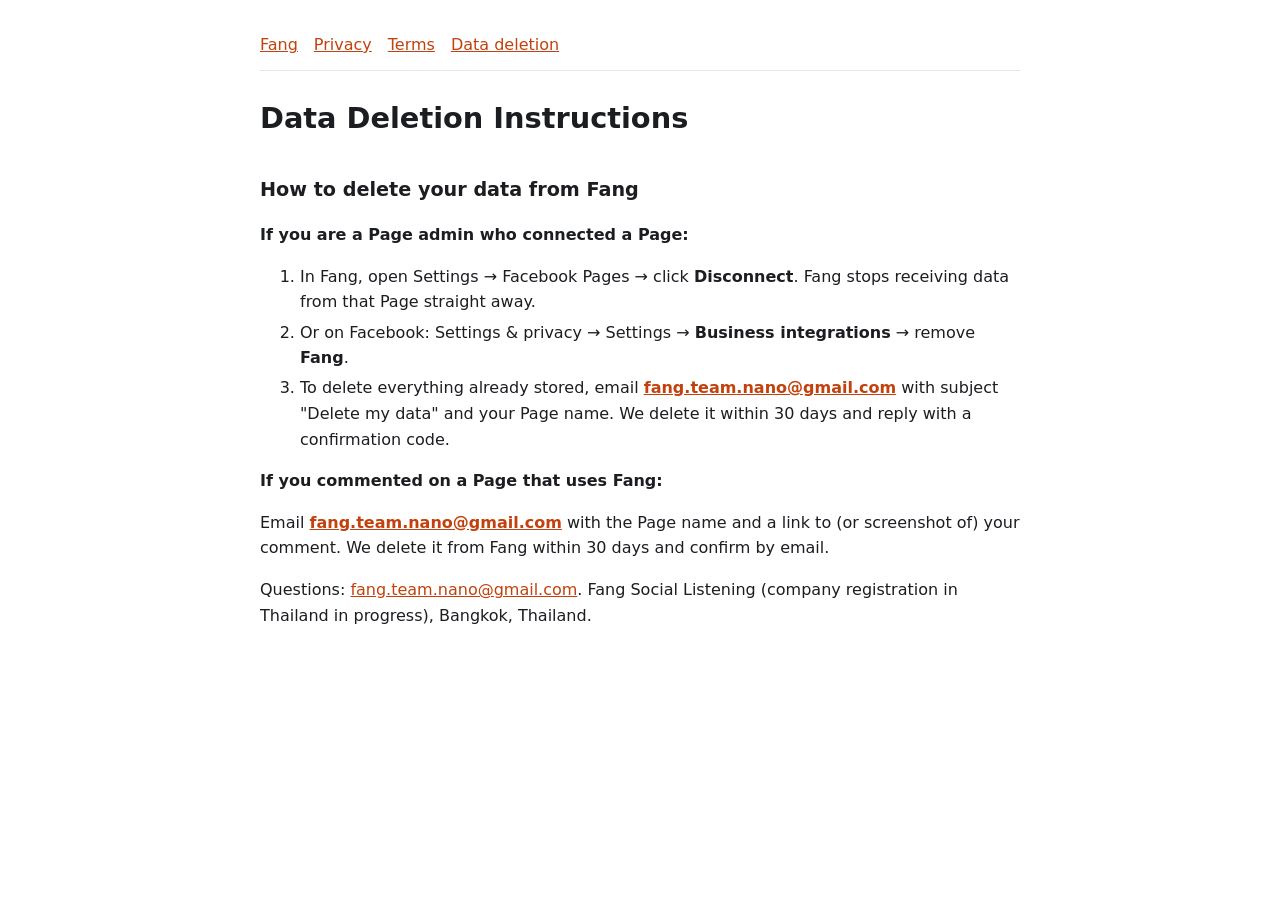
==== data-deletion.html @ 8530acd8 "Fang privacy policy, terms and data deletion pages" ====
<!doctype html><html lang="en"><head><meta charset="utf-8"><meta name="viewport" content="width=device-width,initial-scale=1"><title>Data Deletion Instructions · Fang</title><style>:root{--bg:#fff;--fg:#1b1d21;--mu:#5c6370;--ac:#c2410c;--ln:#e5e7eb}
@media (prefers-color-scheme:dark){:root{--bg:#121417;--fg:#e8eaed;--mu:#9aa0a6;--ac:#fb923c;--ln:#2a2e33}}
body{margin:0;background:var(--bg);color:var(--fg);font:16px/1.6 system-ui,-apple-system,"Segoe UI",sans-serif}
main{max-width:760px;margin:0 auto;padding:32px 16px 64px}nav{display:flex;gap:16px;flex-wrap:wrap;border-bottom:1px solid var(--ln);padding-bottom:12px;margin-bottom:24px}
nav a,a{color:var(--ac)}h1{font-size:1.8rem;margin:.2em 0}h2{font-size:1.2rem;margin-top:1.8em}.mu{color:var(--mu)}li{margin:.3em 0}</style></head><body><main><nav><a href="index.html">Fang</a><a href="privacy.html">Privacy</a><a href="terms.html">Terms</a><a href="data-deletion.html">Data deletion</a></nav><h1>Data Deletion Instructions</h1><h2>How to delete your data from Fang</h2>
<p><strong>If you are a Page admin who connected a Page:</strong></p>
<ol>
<li>In Fang, open Settings → Facebook Pages → click <strong>Disconnect</strong>. Fang stops receiving data from that Page straight away.</li>
<li>Or on Facebook: Settings &amp; privacy → Settings → <strong>Business integrations</strong> → remove <strong>Fang</strong>.</li>
<li>To delete everything already stored, email <strong><a href="mailto:fang.team.nano@gmail.com">fang.team.nano@gmail.com</a></strong> with subject "Delete my data" and your Page name. We delete it within 30 days and reply with a confirmation code.</li>
</ol>
<p><strong>If you commented on a Page that uses Fang:</strong></p>
<p>Email <strong><a href="mailto:fang.team.nano@gmail.com">fang.team.nano@gmail.com</a></strong> with the Page name and a link to (or screenshot of) your comment. We delete it from Fang within 30 days and confirm by email.</p>
<p>Questions: <a href="mailto:fang.team.nano@gmail.com">fang.team.nano@gmail.com</a>. Fang Social Listening (company registration in Thailand in progress), Bangkok, Thailand.</p></main></body></html>
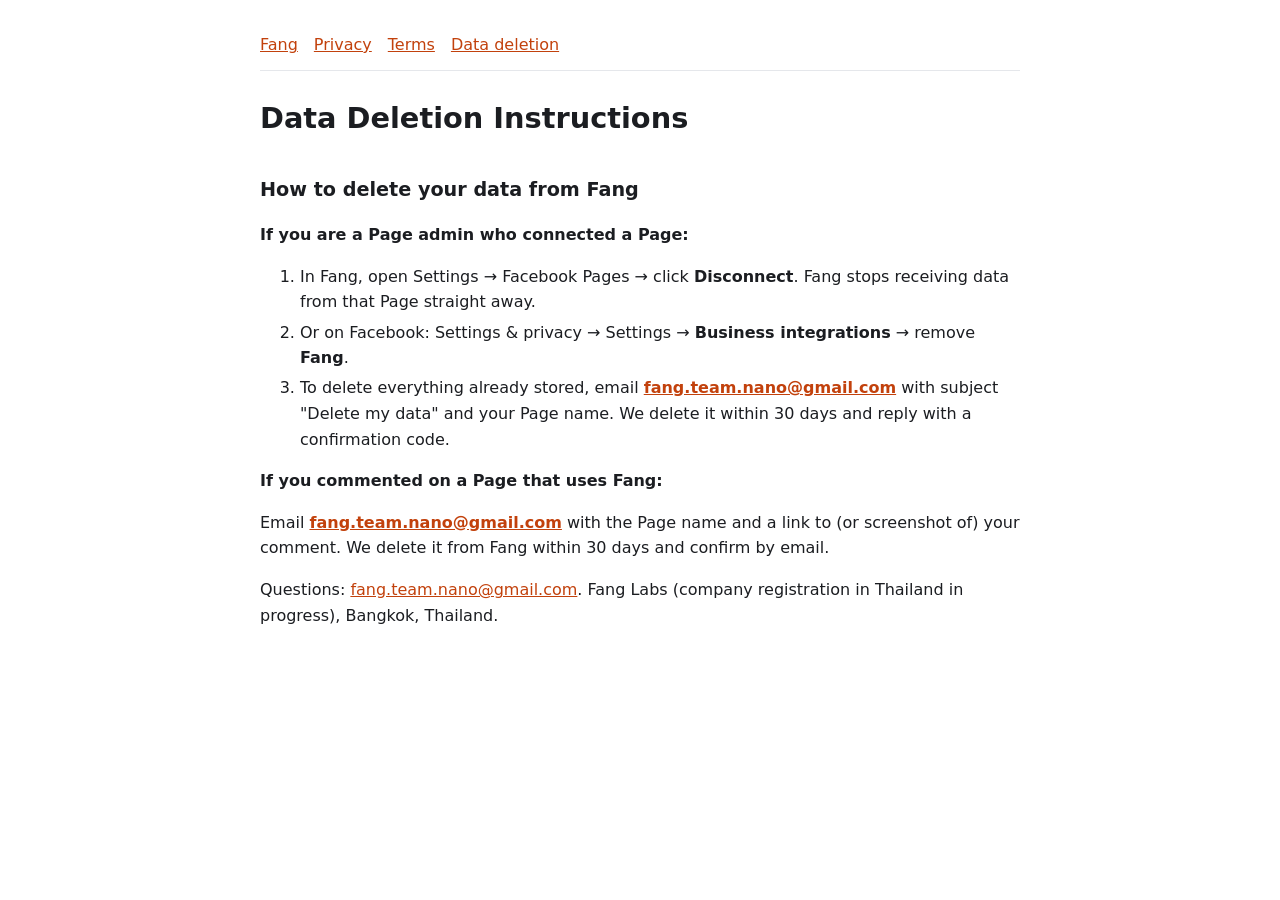
==== commit 59d86691: "Add files via upload" ====
--- a/data-deletion.html
+++ b/data-deletion.html
@@ -11,4 +11,4 @@
 </ol>
 <p><strong>If you commented on a Page that uses Fang:</strong></p>
 <p>Email <strong><a href="mailto:fang.team.nano@gmail.com">fang.team.nano@gmail.com</a></strong> with the Page name and a link to (or screenshot of) your comment. We delete it from Fang within 30 days and confirm by email.</p>
-<p>Questions: <a href="mailto:fang.team.nano@gmail.com">fang.team.nano@gmail.com</a>. Fang Social Listening (company registration in Thailand in progress), Bangkok, Thailand.</p></main></body></html>
+<p>Questions: <a href="mailto:fang.team.nano@gmail.com">fang.team.nano@gmail.com</a>. Fang Labs (company registration in Thailand in progress), Bangkok, Thailand.</p></main></body></html>
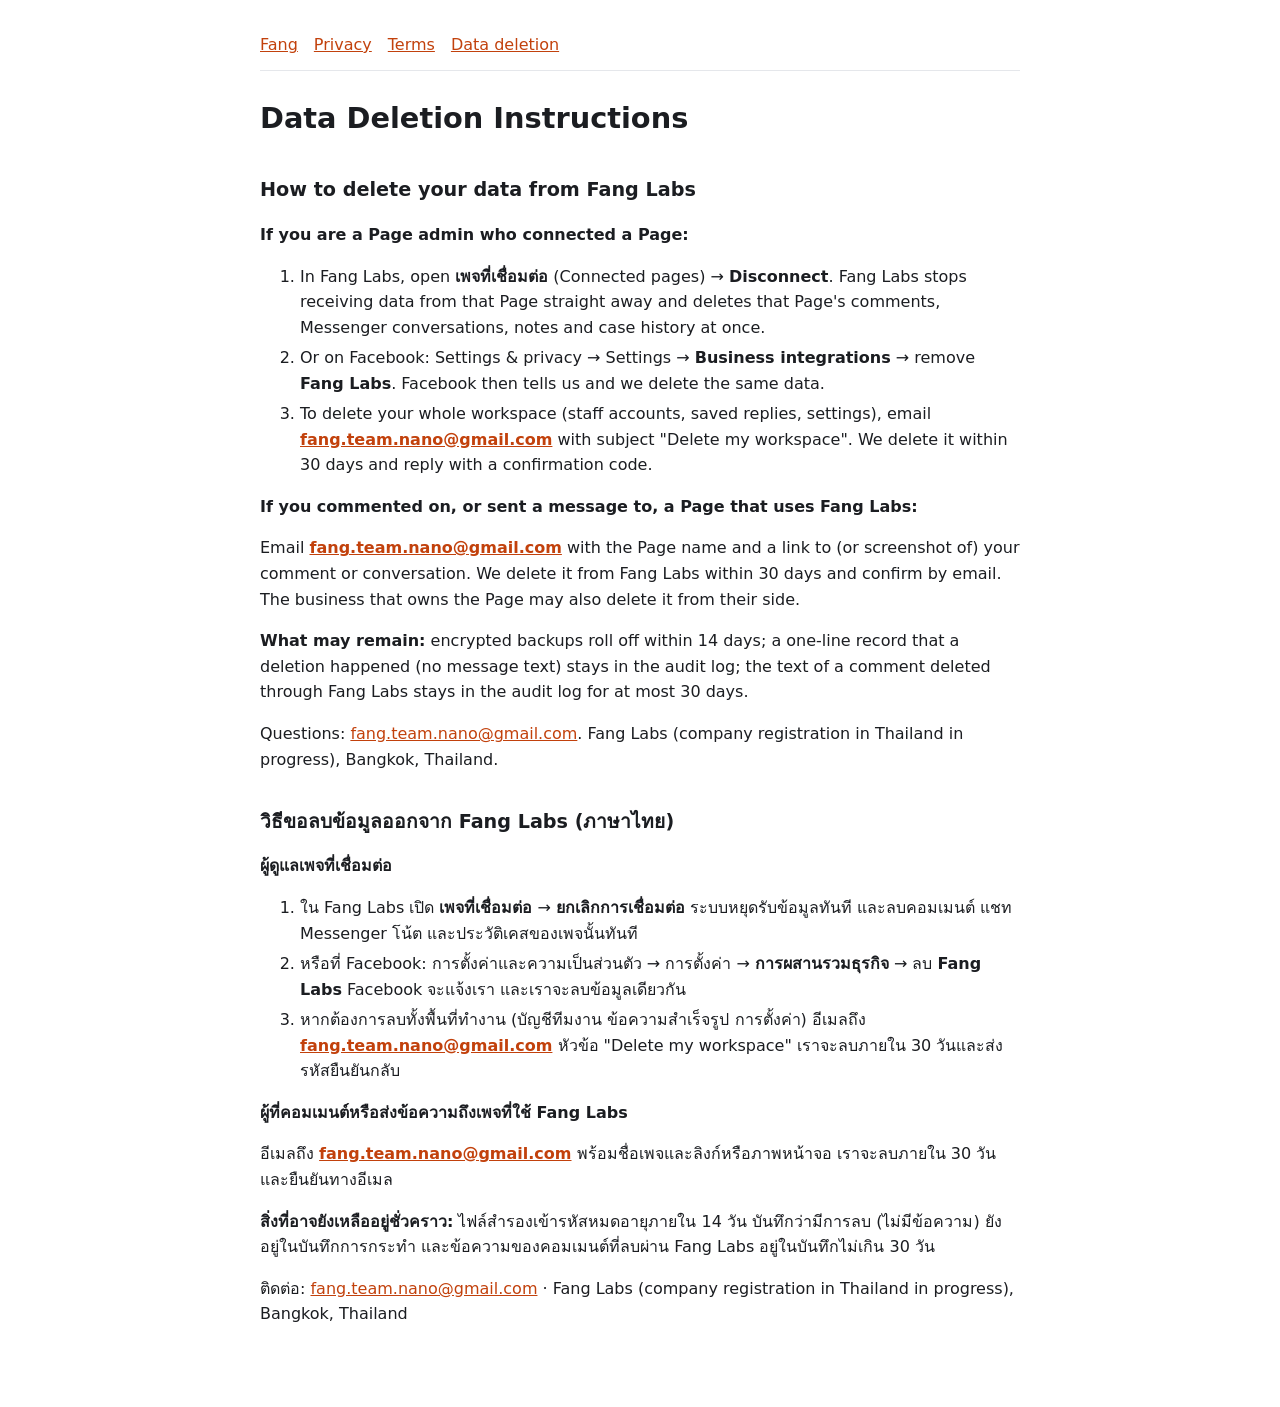
==== commit 8bbc9fde: "Add files via upload" ====
--- a/data-deletion.html
+++ b/data-deletion.html
@@ -2,13 +2,25 @@
 @media (prefers-color-scheme:dark){:root{--bg:#121417;--fg:#e8eaed;--mu:#9aa0a6;--ac:#fb923c;--ln:#2a2e33}}
 body{margin:0;background:var(--bg);color:var(--fg);font:16px/1.6 system-ui,-apple-system,"Segoe UI",sans-serif}
 main{max-width:760px;margin:0 auto;padding:32px 16px 64px}nav{display:flex;gap:16px;flex-wrap:wrap;border-bottom:1px solid var(--ln);padding-bottom:12px;margin-bottom:24px}
-nav a,a{color:var(--ac)}h1{font-size:1.8rem;margin:.2em 0}h2{font-size:1.2rem;margin-top:1.8em}.mu{color:var(--mu)}li{margin:.3em 0}</style></head><body><main><nav><a href="index.html">Fang</a><a href="privacy.html">Privacy</a><a href="terms.html">Terms</a><a href="data-deletion.html">Data deletion</a></nav><h1>Data Deletion Instructions</h1><h2>How to delete your data from Fang</h2>
+nav a,a{color:var(--ac)}h1{font-size:1.8rem;margin:.2em 0}h2{font-size:1.2rem;margin-top:1.8em}.mu{color:var(--mu)}li{margin:.3em 0}</style></head><body><main><nav><a href="index.html">Fang</a><a href="privacy.html">Privacy</a><a href="terms.html">Terms</a><a href="data-deletion.html">Data deletion</a></nav><h1>Data Deletion Instructions</h1><h2>How to delete your data from Fang Labs</h2>
 <p><strong>If you are a Page admin who connected a Page:</strong></p>
 <ol>
-<li>In Fang, open Settings → Facebook Pages → click <strong>Disconnect</strong>. Fang stops receiving data from that Page straight away.</li>
-<li>Or on Facebook: Settings &amp; privacy → Settings → <strong>Business integrations</strong> → remove <strong>Fang</strong>.</li>
-<li>To delete everything already stored, email <strong><a href="mailto:fang.team.nano@gmail.com">fang.team.nano@gmail.com</a></strong> with subject "Delete my data" and your Page name. We delete it within 30 days and reply with a confirmation code.</li>
+<li>In Fang Labs, open <strong>เพจที่เชื่อมต่อ</strong> (Connected pages) → <strong>Disconnect</strong>. Fang Labs stops receiving data from that Page straight away and deletes that Page's comments, Messenger conversations, notes and case history at once.</li>
+<li>Or on Facebook: Settings &amp; privacy → Settings → <strong>Business integrations</strong> → remove <strong>Fang Labs</strong>. Facebook then tells us and we delete the same data.</li>
+<li>To delete your whole workspace (staff accounts, saved replies, settings), email <strong><a href="mailto:fang.team.nano@gmail.com">fang.team.nano@gmail.com</a></strong> with subject "Delete my workspace". We delete it within 30 days and reply with a confirmation code.</li>
 </ol>
-<p><strong>If you commented on a Page that uses Fang:</strong></p>
-<p>Email <strong><a href="mailto:fang.team.nano@gmail.com">fang.team.nano@gmail.com</a></strong> with the Page name and a link to (or screenshot of) your comment. We delete it from Fang within 30 days and confirm by email.</p>
-<p>Questions: <a href="mailto:fang.team.nano@gmail.com">fang.team.nano@gmail.com</a>. Fang Labs (company registration in Thailand in progress), Bangkok, Thailand.</p></main></body></html>
+<p><strong>If you commented on, or sent a message to, a Page that uses Fang Labs:</strong></p>
+<p>Email <strong><a href="mailto:fang.team.nano@gmail.com">fang.team.nano@gmail.com</a></strong> with the Page name and a link to (or screenshot of) your comment or conversation. We delete it from Fang Labs within 30 days and confirm by email. The business that owns the Page may also delete it from their side.</p>
+<p><strong>What may remain:</strong> encrypted backups roll off within 14 days; a one-line record that a deletion happened (no message text) stays in the audit log; the text of a comment deleted through Fang Labs stays in the audit log for at most 30 days.</p>
+<p>Questions: <a href="mailto:fang.team.nano@gmail.com">fang.team.nano@gmail.com</a>. Fang Labs (company registration in Thailand in progress), Bangkok, Thailand.</p>
+<h2>วิธีขอลบข้อมูลออกจาก Fang Labs (ภาษาไทย)</h2>
+<p><strong>ผู้ดูแลเพจที่เชื่อมต่อ</strong></p>
+<ol>
+<li>ใน Fang Labs เปิด <strong>เพจที่เชื่อมต่อ</strong> → <strong>ยกเลิกการเชื่อมต่อ</strong> ระบบหยุดรับข้อมูลทันที และลบคอมเมนต์ แชท Messenger โน้ต และประวัติเคสของเพจนั้นทันที</li>
+<li>หรือที่ Facebook: การตั้งค่าและความเป็นส่วนตัว → การตั้งค่า → <strong>การผสานรวมธุรกิจ</strong> → ลบ <strong>Fang Labs</strong> Facebook จะแจ้งเรา และเราจะลบข้อมูลเดียวกัน</li>
+<li>หากต้องการลบทั้งพื้นที่ทำงาน (บัญชีทีมงาน ข้อความสำเร็จรูป การตั้งค่า) อีเมลถึง <strong><a href="mailto:fang.team.nano@gmail.com">fang.team.nano@gmail.com</a></strong> หัวข้อ "Delete my workspace" เราจะลบภายใน 30 วันและส่งรหัสยืนยันกลับ</li>
+</ol>
+<p><strong>ผู้ที่คอมเมนต์หรือส่งข้อความถึงเพจที่ใช้ Fang Labs</strong></p>
+<p>อีเมลถึง <strong><a href="mailto:fang.team.nano@gmail.com">fang.team.nano@gmail.com</a></strong> พร้อมชื่อเพจและลิงก์หรือภาพหน้าจอ เราจะลบภายใน 30 วันและยืนยันทางอีเมล</p>
+<p><strong>สิ่งที่อาจยังเหลืออยู่ชั่วคราว:</strong> ไฟล์สำรองเข้ารหัสหมดอายุภายใน 14 วัน บันทึกว่ามีการลบ (ไม่มีข้อความ) ยังอยู่ในบันทึกการกระทำ และข้อความของคอมเมนต์ที่ลบผ่าน Fang Labs อยู่ในบันทึกไม่เกิน 30 วัน</p>
+<p>ติดต่อ: <a href="mailto:fang.team.nano@gmail.com">fang.team.nano@gmail.com</a> · Fang Labs (company registration in Thailand in progress), Bangkok, Thailand</p></main></body></html>
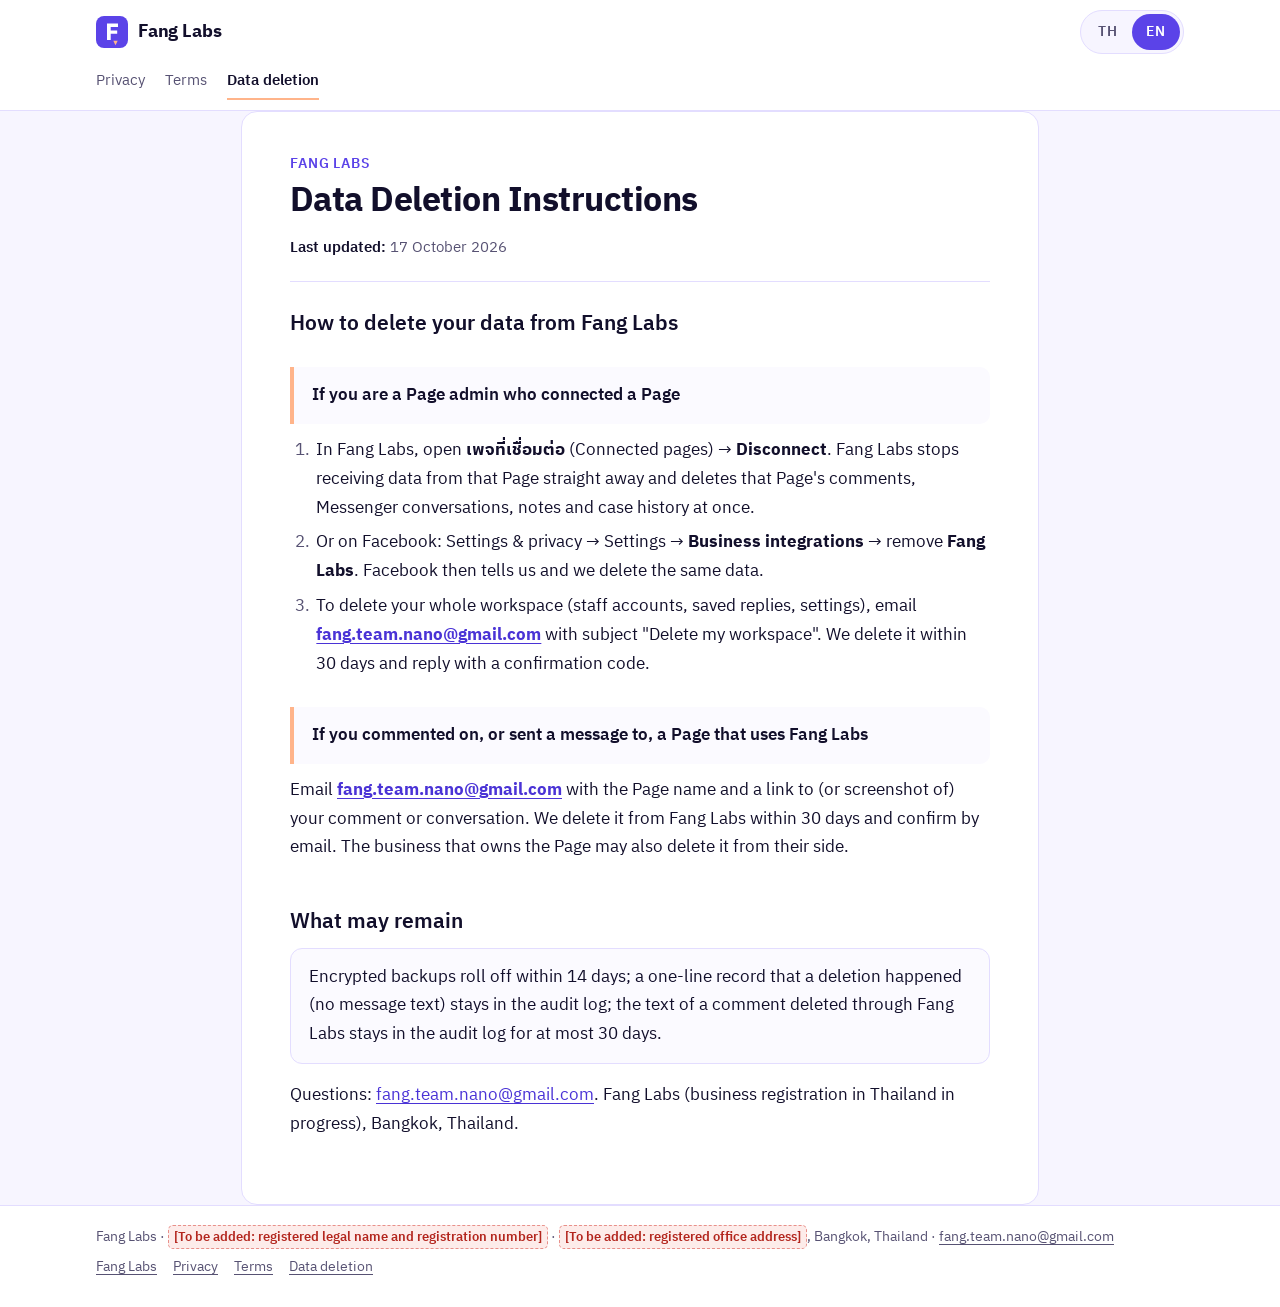
==== commit a06acfd8: "Legal pages: one document per page with a TH/EN toggle, Iris & Peach look, red placeholders for miss" ====
--- a/data-deletion.html
+++ b/data-deletion.html
@@ -1,26 +1,86 @@
-<!doctype html><html lang="en"><head><meta charset="utf-8"><meta name="viewport" content="width=device-width,initial-scale=1"><title>Data Deletion Instructions · Fang</title><style>:root{--bg:#fff;--fg:#1b1d21;--mu:#5c6370;--ac:#c2410c;--ln:#e5e7eb}
-@media (prefers-color-scheme:dark){:root{--bg:#121417;--fg:#e8eaed;--mu:#9aa0a6;--ac:#fb923c;--ln:#2a2e33}}
-body{margin:0;background:var(--bg);color:var(--fg);font:16px/1.6 system-ui,-apple-system,"Segoe UI",sans-serif}
-main{max-width:760px;margin:0 auto;padding:32px 16px 64px}nav{display:flex;gap:16px;flex-wrap:wrap;border-bottom:1px solid var(--ln);padding-bottom:12px;margin-bottom:24px}
-nav a,a{color:var(--ac)}h1{font-size:1.8rem;margin:.2em 0}h2{font-size:1.2rem;margin-top:1.8em}.mu{color:var(--mu)}li{margin:.3em 0}</style></head><body><main><nav><a href="index.html">Fang</a><a href="privacy.html">Privacy</a><a href="terms.html">Terms</a><a href="data-deletion.html">Data deletion</a></nav><h1>Data Deletion Instructions</h1><h2>How to delete your data from Fang Labs</h2>
-<p><strong>If you are a Page admin who connected a Page:</strong></p>
-<ol>
-<li>In Fang Labs, open <strong>เพจที่เชื่อมต่อ</strong> (Connected pages) → <strong>Disconnect</strong>. Fang Labs stops receiving data from that Page straight away and deletes that Page's comments, Messenger conversations, notes and case history at once.</li>
-<li>Or on Facebook: Settings &amp; privacy → Settings → <strong>Business integrations</strong> → remove <strong>Fang Labs</strong>. Facebook then tells us and we delete the same data.</li>
-<li>To delete your whole workspace (staff accounts, saved replies, settings), email <strong><a href="mailto:fang.team.nano@gmail.com">fang.team.nano@gmail.com</a></strong> with subject "Delete my workspace". We delete it within 30 days and reply with a confirmation code.</li>
-</ol>
-<p><strong>If you commented on, or sent a message to, a Page that uses Fang Labs:</strong></p>
-<p>Email <strong><a href="mailto:fang.team.nano@gmail.com">fang.team.nano@gmail.com</a></strong> with the Page name and a link to (or screenshot of) your comment or conversation. We delete it from Fang Labs within 30 days and confirm by email. The business that owns the Page may also delete it from their side.</p>
-<p><strong>What may remain:</strong> encrypted backups roll off within 14 days; a one-line record that a deletion happened (no message text) stays in the audit log; the text of a comment deleted through Fang Labs stays in the audit log for at most 30 days.</p>
-<p>Questions: <a href="mailto:fang.team.nano@gmail.com">fang.team.nano@gmail.com</a>. Fang Labs (company registration in Thailand in progress), Bangkok, Thailand.</p>
-<h2>วิธีขอลบข้อมูลออกจาก Fang Labs (ภาษาไทย)</h2>
-<p><strong>ผู้ดูแลเพจที่เชื่อมต่อ</strong></p>
-<ol>
-<li>ใน Fang Labs เปิด <strong>เพจที่เชื่อมต่อ</strong> → <strong>ยกเลิกการเชื่อมต่อ</strong> ระบบหยุดรับข้อมูลทันที และลบคอมเมนต์ แชท Messenger โน้ต และประวัติเคสของเพจนั้นทันที</li>
-<li>หรือที่ Facebook: การตั้งค่าและความเป็นส่วนตัว → การตั้งค่า → <strong>การผสานรวมธุรกิจ</strong> → ลบ <strong>Fang Labs</strong> Facebook จะแจ้งเรา และเราจะลบข้อมูลเดียวกัน</li>
-<li>หากต้องการลบทั้งพื้นที่ทำงาน (บัญชีทีมงาน ข้อความสำเร็จรูป การตั้งค่า) อีเมลถึง <strong><a href="mailto:fang.team.nano@gmail.com">fang.team.nano@gmail.com</a></strong> หัวข้อ "Delete my workspace" เราจะลบภายใน 30 วันและส่งรหัสยืนยันกลับ</li>
-</ol>
-<p><strong>ผู้ที่คอมเมนต์หรือส่งข้อความถึงเพจที่ใช้ Fang Labs</strong></p>
-<p>อีเมลถึง <strong><a href="mailto:fang.team.nano@gmail.com">fang.team.nano@gmail.com</a></strong> พร้อมชื่อเพจและลิงก์หรือภาพหน้าจอ เราจะลบภายใน 30 วันและยืนยันทางอีเมล</p>
-<p><strong>สิ่งที่อาจยังเหลืออยู่ชั่วคราว:</strong> ไฟล์สำรองเข้ารหัสหมดอายุภายใน 14 วัน บันทึกว่ามีการลบ (ไม่มีข้อความ) ยังอยู่ในบันทึกการกระทำ และข้อความของคอมเมนต์ที่ลบผ่าน Fang Labs อยู่ในบันทึกไม่เกิน 30 วัน</p>
-<p>ติดต่อ: <a href="mailto:fang.team.nano@gmail.com">fang.team.nano@gmail.com</a> · Fang Labs (company registration in Thailand in progress), Bangkok, Thailand</p></main></body></html>
+<!doctype html>
+<html lang="en" data-title-th="วิธีขอลบข้อมูล · Fang Labs">
+<head>
+<meta charset="utf-8">
+<meta name="viewport" content="width=device-width,initial-scale=1">
+<title>Data Deletion Instructions · Fang Labs</title>
+<meta name="description" content="How to delete your data from Fang Labs.">
+<link rel="canonical" href="https://fang-social-listening.github.io/data-deletion.html">
+<link rel="alternate" hreflang="en" href="https://fang-social-listening.github.io/data-deletion.html?lang=en">
+<link rel="alternate" hreflang="th" href="https://fang-social-listening.github.io/data-deletion.html?lang=th">
+<meta name="theme-color" content="#F7F5FF" media="(prefers-color-scheme: light)">
+<meta name="theme-color" content="#120F2B" media="(prefers-color-scheme: dark)">
+<script>(function(){var d=document.documentElement,l=null;try{var q=new URLSearchParams(location.search).get('lang');if(q==='th'||q==='en'){l=q;try{localStorage.setItem('fang_lang',q)}catch(e){}}}catch(e){}if(!l){try{l=localStorage.getItem('fang_lang')}catch(e){}}if(l!=='th'&&l!=='en'){l=/^th/i.test(navigator.language||'')?'th':'en'}d.lang=l;d.setAttribute('data-lang',l);d.className+=' js';if(l==='th'){var t=d.getAttribute('data-title-th');if(t)document.title=t}})()</script>
+<link rel="preconnect" href="https://fonts.googleapis.com">
+<link rel="preconnect" href="https://fonts.gstatic.com" crossorigin>
+<link rel="stylesheet" href="https://fonts.googleapis.com/css2?family=IBM+Plex+Sans+Thai:wght@400;500;600;700&amp;display=swap">
+<link rel="stylesheet" href="assets/site.css">
+</head>
+<body data-title-en="Data Deletion Instructions · Fang Labs" data-title-th="วิธีขอลบข้อมูล · Fang Labs">
+<a class="skip" href="#content"><span class="i l-en">Skip to content</span><span class="i l-th" lang="th">ข้ามไปยังเนื้อหา</span></a>
+<header class="top">
+  <div class="wrap bar">
+    <a class="brand" href="index.html" data-page="index.html"><svg viewBox="0 0 32 32" aria-hidden="true" focusable="false"><rect width="32" height="32" rx="8" fill="#5B43E8"/><path d="M11 7.5h11v3.4h-7.3v3.5h6.5v3.3h-6.5v6.3H11z" fill="#fff"/><path d="M17.3 24.8h4.4l-2.2 4.4z" fill="#FFB48A"/></svg><span>Fang Labs</span></a>
+    <nav class="lang" aria-label="Language / ภาษา">
+      <a href="?lang=th#th" hreflang="th" data-set-lang="th" aria-label="ภาษาไทย">TH</a>
+      <a href="?lang=en#en" hreflang="en" data-set-lang="en" aria-label="English">EN</a>
+    </nav>
+  </div>
+  <nav class="wrap pages" aria-label="Pages">
+    <a href="privacy.html" data-page="privacy.html"><span class="i l-en">Privacy</span><span class="i l-th" lang="th">นโยบายความเป็นส่วนตัว</span></a><a href="terms.html" data-page="terms.html"><span class="i l-en">Terms</span><span class="i l-th" lang="th">ข้อกำหนดการใช้บริการ</span></a><a href="data-deletion.html" data-page="data-deletion.html" aria-current="page"><span class="i l-en">Data deletion</span><span class="i l-th" lang="th">การขอลบข้อมูล</span></a>
+  </nav>
+</header>
+<main id="content" class="wrap">
+<article id="en" class="l-en doc" lang="en">
+<header class="doc-head">
+<p class="kicker">Fang Labs</p>
+<h1>Data Deletion Instructions</h1>
+<p class="meta"><span><b>Last updated:</b> 17 October 2026</span></p>
+</header>
+<div class="doc-body">
+<h2>How to delete your data from Fang Labs</h2>
+<p class="who">If you are a Page admin who connected a Page</p>
+<ol>
+<li>In Fang Labs, open <strong>เพจที่เชื่อมต่อ</strong> (Connected pages) → <strong>Disconnect</strong>. Fang Labs stops receiving data from that Page straight away and deletes that Page's comments, Messenger conversations, notes and case history at once.</li>
+<li>Or on Facebook: Settings &amp; privacy → Settings → <strong>Business integrations</strong> → remove <strong>Fang Labs</strong>. Facebook then tells us and we delete the same data.</li>
+<li>To delete your whole workspace (staff accounts, saved replies, settings), email <strong><a href="mailto:fang.team.nano@gmail.com">fang.team.nano@gmail.com</a></strong> with subject "Delete my workspace". We delete it within 30 days and reply with a confirmation code.</li>
+</ol>
+<p class="who">If you commented on, or sent a message to, a Page that uses Fang Labs</p>
+<p>Email <strong><a href="mailto:fang.team.nano@gmail.com">fang.team.nano@gmail.com</a></strong> with the Page name and a link to (or screenshot of) your comment or conversation. We delete it from Fang Labs within 30 days and confirm by email. The business that owns the Page may also delete it from their side.</p>
+<h2>What may remain</h2>
+<p class="note">Encrypted backups roll off within 14 days; a one-line record that a deletion happened (no message text) stays in the audit log; the text of a comment deleted through Fang Labs stays in the audit log for at most 30 days.</p>
+<p>Questions: <a href="mailto:fang.team.nano@gmail.com">fang.team.nano@gmail.com</a>. Fang Labs (business registration in Thailand in progress), Bangkok, Thailand.</p>
+</div>
+</article>
+<article id="th" class="l-th doc" lang="th">
+<header class="doc-head">
+<p class="kicker">Fang Labs</p>
+<h1>วิธีขอลบข้อมูล</h1>
+<p class="meta"><span><b>ปรับปรุงล่าสุด:</b> 17 ตุลาคม 2569</span></p>
+</header>
+<div class="doc-body">
+<h2>วิธีขอลบข้อมูลของท่านออกจาก Fang Labs</h2>
+<p class="who">สำหรับผู้ดูแลเพจที่เชื่อมต่อเพจไว้กับ Fang Labs</p>
+<ol>
+<li>ใน Fang Labs ไปที่ <strong>เพจที่เชื่อมต่อ</strong> → <strong>ยกเลิกการเชื่อมต่อ</strong> Fang Labs จะหยุดรับข้อมูลจากเพจนั้นทันที และลบความคิดเห็น บทสนทนา Messenger บันทึก และประวัติเคสของเพจนั้นทันที</li>
+<li>หรือดำเนินการบน Facebook: การตั้งค่าและความเป็นส่วนตัว → การตั้งค่า → <strong>การผสานการทำงานทางธุรกิจ</strong> (Business integrations) → นำ <strong>Fang Labs</strong> ออก จากนั้น Facebook จะแจ้งให้เราทราบ และเราจะลบข้อมูลชุดเดียวกัน</li>
+<li>หากต้องการลบพื้นที่ทำงานทั้งหมด (บัญชีพนักงาน ข้อความตอบกลับสำเร็จรูป และการตั้งค่า) โปรดส่งอีเมลถึง <strong><a href="mailto:fang.team.nano@gmail.com">fang.team.nano@gmail.com</a></strong> โดยระบุหัวเรื่องว่า “Delete my workspace” เราจะลบข้อมูลภายใน 30 วัน และตอบกลับพร้อมรหัสยืนยัน</li>
+</ol>
+<p class="who">สำหรับบุคคลที่แสดงความคิดเห็นหรือส่งข้อความถึงเพจที่ใช้ Fang Labs</p>
+<p>ส่งอีเมลถึง <strong><a href="mailto:fang.team.nano@gmail.com">fang.team.nano@gmail.com</a></strong> โดยระบุชื่อเพจ พร้อมลิงก์หรือภาพหน้าจอของความคิดเห็นหรือบทสนทนาของท่าน เราจะลบข้อมูลดังกล่าวออกจาก Fang Labs ภายใน 30 วัน และยืนยันทางอีเมล ทั้งนี้ ธุรกิจที่เป็นเจ้าของเพจสามารถลบข้อมูลดังกล่าวจากฝั่งของตนได้เช่นกัน</p>
+<h2>ข้อมูลที่อาจยังคงอยู่</h2>
+<p class="note">ข้อมูลสำรองที่เข้ารหัสจะหมดอายุและถูกลบภายใน 14 วัน บันทึกหนึ่งบรรทัดซึ่งระบุเพียงว่ามีการลบเกิดขึ้น (ไม่มีเนื้อหาข้อความ) จะยังคงอยู่ในบันทึกการดำเนินการ และข้อความของความคิดเห็นที่ถูกลบผ่าน Fang Labs จะอยู่ในบันทึกการดำเนินการไม่เกิน 30 วัน</p>
+<p>สอบถามเพิ่มเติม: <a href="mailto:fang.team.nano@gmail.com">fang.team.nano@gmail.com</a> · Fang Labs (อยู่ระหว่างการจดทะเบียนธุรกิจในประเทศไทย) กรุงเทพมหานคร ประเทศไทย</p>
+</div>
+</article>
+</main>
+<footer class="foot">
+  <div class="wrap">
+    <p class="l-en" lang="en">Fang Labs · <span class="todo">[To be added: registered legal name and registration number]</span> · <span class="todo">[To be added: registered office address]</span>, Bangkok, Thailand · <a href="mailto:fang.team.nano@gmail.com">fang.team.nano@gmail.com</a></p>
+    <p class="l-th" lang="th">Fang Labs · <span class="todo">[รอใส่ข้อมูล: ชื่อนิติบุคคลตามที่จดทะเบียนและเลขทะเบียน]</span> · <span class="todo">[รอใส่ข้อมูล: ที่อยู่สำนักงานตามที่จดทะเบียน]</span> กรุงเทพมหานคร ประเทศไทย · <a href="mailto:fang.team.nano@gmail.com">fang.team.nano@gmail.com</a></p>
+    <nav aria-label="Footer"><a href="index.html" data-page="index.html"><span class="i l-en">Fang Labs</span><span class="i l-th" lang="th">Fang Labs</span></a><a href="privacy.html" data-page="privacy.html"><span class="i l-en">Privacy</span><span class="i l-th" lang="th">นโยบายความเป็นส่วนตัว</span></a><a href="terms.html" data-page="terms.html"><span class="i l-en">Terms</span><span class="i l-th" lang="th">ข้อกำหนดการใช้บริการ</span></a><a href="data-deletion.html" data-page="data-deletion.html"><span class="i l-en">Data deletion</span><span class="i l-th" lang="th">การขอลบข้อมูล</span></a></nav>
+  </div>
+</footer>
+<script src="assets/site.js" defer></script>
+</body>
+</html>
--- a/assets/site.css
+++ b/assets/site.css
@@ -0,0 +1,179 @@
+/* Fang Labs public pages: Iris & Peach. One stylesheet for index, privacy, terms, data-deletion. */
+:root {
+  --iris: #5B43E8;
+  --iris-ink: #4A33D6;
+  --peach: #FFB48A;
+  --midnight: #120F2B;
+  --paper: #F7F5FF;
+  --mist: #E3DDFF;
+
+  --bg: var(--paper);
+  --card: #FFFFFF;
+  --fg: var(--midnight);
+  --mu: #575273;
+  --ln: var(--mist);
+  --link: var(--iris-ink);
+  --toc-bg: #FBFAFF;
+  --todo-fg: #B3261E;
+  --todo-bg: #FDECEA;
+  --todo-ln: #E8908A;
+  --focus: var(--iris);
+  color-scheme: light;
+}
+@media (prefers-color-scheme: dark) {
+  :root {
+    --bg: var(--midnight);
+    --card: #1A163A;
+    --fg: #EEEBFF;
+    --mu: #B4AEDA;
+    --ln: #2F2963;
+    --link: #B5A8FF;
+    --toc-bg: #1E1A44;
+    --todo-fg: #FF9B93;
+    --todo-bg: #3A1620;
+    --todo-ln: #9C3B43;
+    --focus: var(--peach);
+    color-scheme: dark;
+  }
+}
+
+*, *::before, *::after { box-sizing: border-box; }
+html { -webkit-text-size-adjust: 100%; scroll-padding-top: 16px; }
+body {
+  margin: 0;
+  background: var(--bg);
+  color: var(--fg);
+  font-family: "IBM Plex Sans Thai", system-ui, -apple-system, "Segoe UI", "Leelawadee UI", "Noto Sans Thai", sans-serif;
+  font-size: 17px;
+  line-height: 1.7;
+  overflow-wrap: break-word;
+  min-height: 100vh; display: flex; flex-direction: column;
+}
+main { flex: 1 0 auto; }
+a { color: var(--link); text-underline-offset: 3px; text-decoration-thickness: 1px; }
+a:hover { text-decoration-thickness: 2px; }
+:focus-visible { outline: 3px solid var(--focus); outline-offset: 2px; border-radius: 6px; }
+.skip { position: absolute; left: -9999px; top: 8px; background: var(--card); padding: 8px 12px; z-index: 10; }
+.skip:focus { left: 16px; }
+
+/* ---------- language switching ---------- */
+/* No JS: both documents show (English first, Thai below); inline chrome labels show English only. */
+html:not(.js) .i.l-th { display: none; }
+html.js[data-lang="th"] .l-en,
+html.js[data-lang="en"] .l-th { display: none !important; }
+html:not(.js) article.l-th { margin-top: 40px; }
+
+/* ---------- top bar ---------- */
+.wrap { max-width: 1120px; margin: 0 auto; padding: 0 16px; }
+.top { background: var(--card); border-bottom: 1px solid var(--ln); }
+.bar { display: flex; align-items: center; justify-content: space-between; gap: 16px; min-height: 64px; }
+.brand { display: inline-flex; align-items: center; gap: 10px; color: var(--fg); text-decoration: none; font-weight: 700; font-size: 18px; letter-spacing: -.01em; }
+.brand svg { width: 32px; height: 32px; flex: none; }
+.lang { display: inline-flex; padding: 3px; border: 1px solid var(--ln); border-radius: 999px; background: var(--bg); }
+.lang a {
+  display: inline-flex; align-items: center; justify-content: center; min-width: 48px; min-height: 36px; padding: 0 12px;
+  border-radius: 999px; font-size: 14px; font-weight: 600; letter-spacing: .04em; color: var(--mu); text-decoration: none;
+}
+.lang a:hover { color: var(--fg); }
+.lang a[aria-current="true"] { background: var(--iris); color: #fff; }
+.pages { display: flex; gap: 4px 20px; flex-wrap: wrap; padding-bottom: 10px; font-size: 15px; }
+.pages a { color: var(--mu); text-decoration: none; padding: 4px 0; border-bottom: 2px solid transparent; }
+.pages a:hover { color: var(--fg); }
+.pages a[aria-current="page"] { color: var(--fg); font-weight: 600; border-bottom-color: var(--peach); }
+
+/* ---------- document ---------- */
+main { padding: 32px 0 64px; }
+.doc {
+  background: var(--card); border: 1px solid var(--ln); border-radius: 16px;
+  padding: 40px 48px 48px; max-width: 820px; margin: 0 auto;
+}
+.doc.has-toc { max-width: 1120px; display: grid; grid-template-columns: 236px minmax(0, 1fr); gap: 0 56px; }
+.doc.has-toc .doc-head { grid-column: 1 / -1; }
+.doc-body { max-width: 700px; min-width: 0; }
+.kicker { margin: 0 0 6px; color: var(--iris); font-size: 14px; font-weight: 600; letter-spacing: .06em; text-transform: uppercase; }
+@media (prefers-color-scheme: dark) { .kicker { color: var(--peach); } }
+h1 { font-size: 2.1rem; line-height: 1.25; letter-spacing: -.015em; margin: 0 0 12px; font-weight: 700; }
+h2 { font-size: 1.3rem; line-height: 1.4; margin: 2.2em 0 .5em; font-weight: 600; scroll-margin-top: 16px; }
+h2 .n { color: var(--iris); font-variant-numeric: tabular-nums; margin-right: .45em; }
+@media (prefers-color-scheme: dark) { h2 .n { color: var(--peach); } }
+h3 { font-size: 1.08rem; margin: 1.6em 0 .4em; font-weight: 600; }
+.doc-body > h2:first-child, .doc-body > h3:first-child { margin-top: 0; }
+p, ul, ol, dl { margin: 0 0 1em; }
+ul, ol { padding-left: 1.4em; }
+li { margin: .35em 0; padding-left: .15em; }
+li::marker { color: var(--mu); }
+.meta { display: flex; flex-wrap: wrap; gap: 4px 24px; margin: 0 0 28px; padding-bottom: 20px; border-bottom: 1px solid var(--ln); color: var(--mu); font-size: 15px; }
+.meta b { color: var(--fg); font-weight: 600; }
+.lede { font-size: 1.06rem; }
+.mu { color: var(--mu); }
+.terms-list > li { margin: 0 0 1em; }
+.terms-list > li::marker { color: var(--iris); font-weight: 600; }
+@media (prefers-color-scheme: dark) { .terms-list > li::marker { color: var(--peach); } }
+
+/* table of contents (privacy) */
+.toc { align-self: start; position: sticky; top: 16px; background: var(--toc-bg); border: 1px solid var(--ln); border-radius: 12px; padding: 16px 18px; font-size: 15px; line-height: 1.5; }
+.toc h2 { font-size: 13px; margin: 0 0 8px; color: var(--mu); letter-spacing: .06em; text-transform: uppercase; }
+.toc ol { margin: 0; padding-left: 1.5em; }
+.toc li { margin: .3em 0; }
+.toc li::marker { color: var(--mu); font-variant-numeric: tabular-nums; }
+.toc a { color: var(--fg); text-decoration: none; }
+.toc a:hover { color: var(--link); text-decoration: underline; }
+
+/* company / contact details */
+.details { display: grid; grid-template-columns: max-content minmax(0, 1fr); gap: 8px 20px; padding: 16px 20px; border: 1px solid var(--ln); border-radius: 12px; background: var(--toc-bg); }
+.details dt { color: var(--mu); font-size: 15px; }
+.details dd { margin: 0; }
+
+/* steps (data deletion) */
+.who { margin: 28px 0 12px; padding: 14px 18px; border-left: 4px solid var(--peach); background: var(--toc-bg); border-radius: 0 10px 10px 0; font-weight: 600; }
+.note { padding: 14px 18px; border: 1px solid var(--ln); border-radius: 12px; background: var(--toc-bg); }
+
+/* placeholders still to be filled: search the source for class="todo" */
+.todo {
+  color: var(--todo-fg); background: var(--todo-bg); border: 1px dashed var(--todo-ln);
+  border-radius: 5px; padding: 0 5px; font-weight: 600; font-size: .95em;
+  -webkit-box-decoration-break: clone; box-decoration-break: clone;
+}
+
+/* home */
+.hero { max-width: 760px; padding: 24px 0 8px; }
+.hero h1 { font-size: 2.6rem; }
+.hero .lede { font-size: 1.15rem; color: var(--fg); max-width: 680px; }
+.cards { list-style: none; padding: 0; margin: 32px 0 0; max-width: 960px; display: grid; grid-template-columns: repeat(3, minmax(0, 1fr)); gap: 16px; }
+.cards li { margin: 0; padding: 0; }
+.cards a { display: block; height: 100%; padding: 20px; background: var(--card); border: 1px solid var(--ln); border-radius: 14px; color: var(--fg); text-decoration: none; }
+.cards a:hover { border-color: var(--iris); }
+.cards b { display: block; font-size: 1.05rem; margin-bottom: 4px; }
+.cards span.d { display: block; color: var(--mu); font-size: 15px; line-height: 1.55; }
+.contact-line { margin: 32px 0 0; color: var(--mu); font-size: 15px; }
+
+/* footer */
+.foot { border-top: 1px solid var(--ln); background: var(--card); color: var(--mu); font-size: 14px; line-height: 1.6; }
+.foot .wrap { padding-top: 20px; padding-bottom: 28px; display: flex; flex-wrap: wrap; justify-content: space-between; gap: 8px 32px; }
+.foot p { margin: 0; }
+.foot nav { display: flex; flex-wrap: wrap; gap: 4px 16px; }
+.foot a { color: var(--mu); }
+
+/* ---------- responsive ---------- */
+@media (max-width: 1000px) {
+  .doc.has-toc { display: block; max-width: 820px; }
+  .toc { position: static; margin: 0 0 8px; }
+}
+@media (max-width: 640px) {
+  body { font-size: 16px; }
+  main { padding: 16px 0 40px; }
+  .doc { padding: 24px 18px 28px; border-radius: 12px; }
+  h1 { font-size: 1.65rem; }
+  .hero h1 { font-size: 2rem; }
+  h2 { font-size: 1.18rem; }
+  .meta { flex-direction: column; font-size: 14px; }
+  .details { grid-template-columns: minmax(0, 1fr); gap: 2px; }
+  .details dd { margin-bottom: 10px; }
+  .cards { grid-template-columns: minmax(0, 1fr); }
+  .brand span { font-size: 17px; }
+}
+@media print {
+  .top .lang, .pages, .toc, .foot nav { display: none; }
+  .doc { border: 0; padding: 0; }
+  body { background: #fff; color: #000; }
+}
